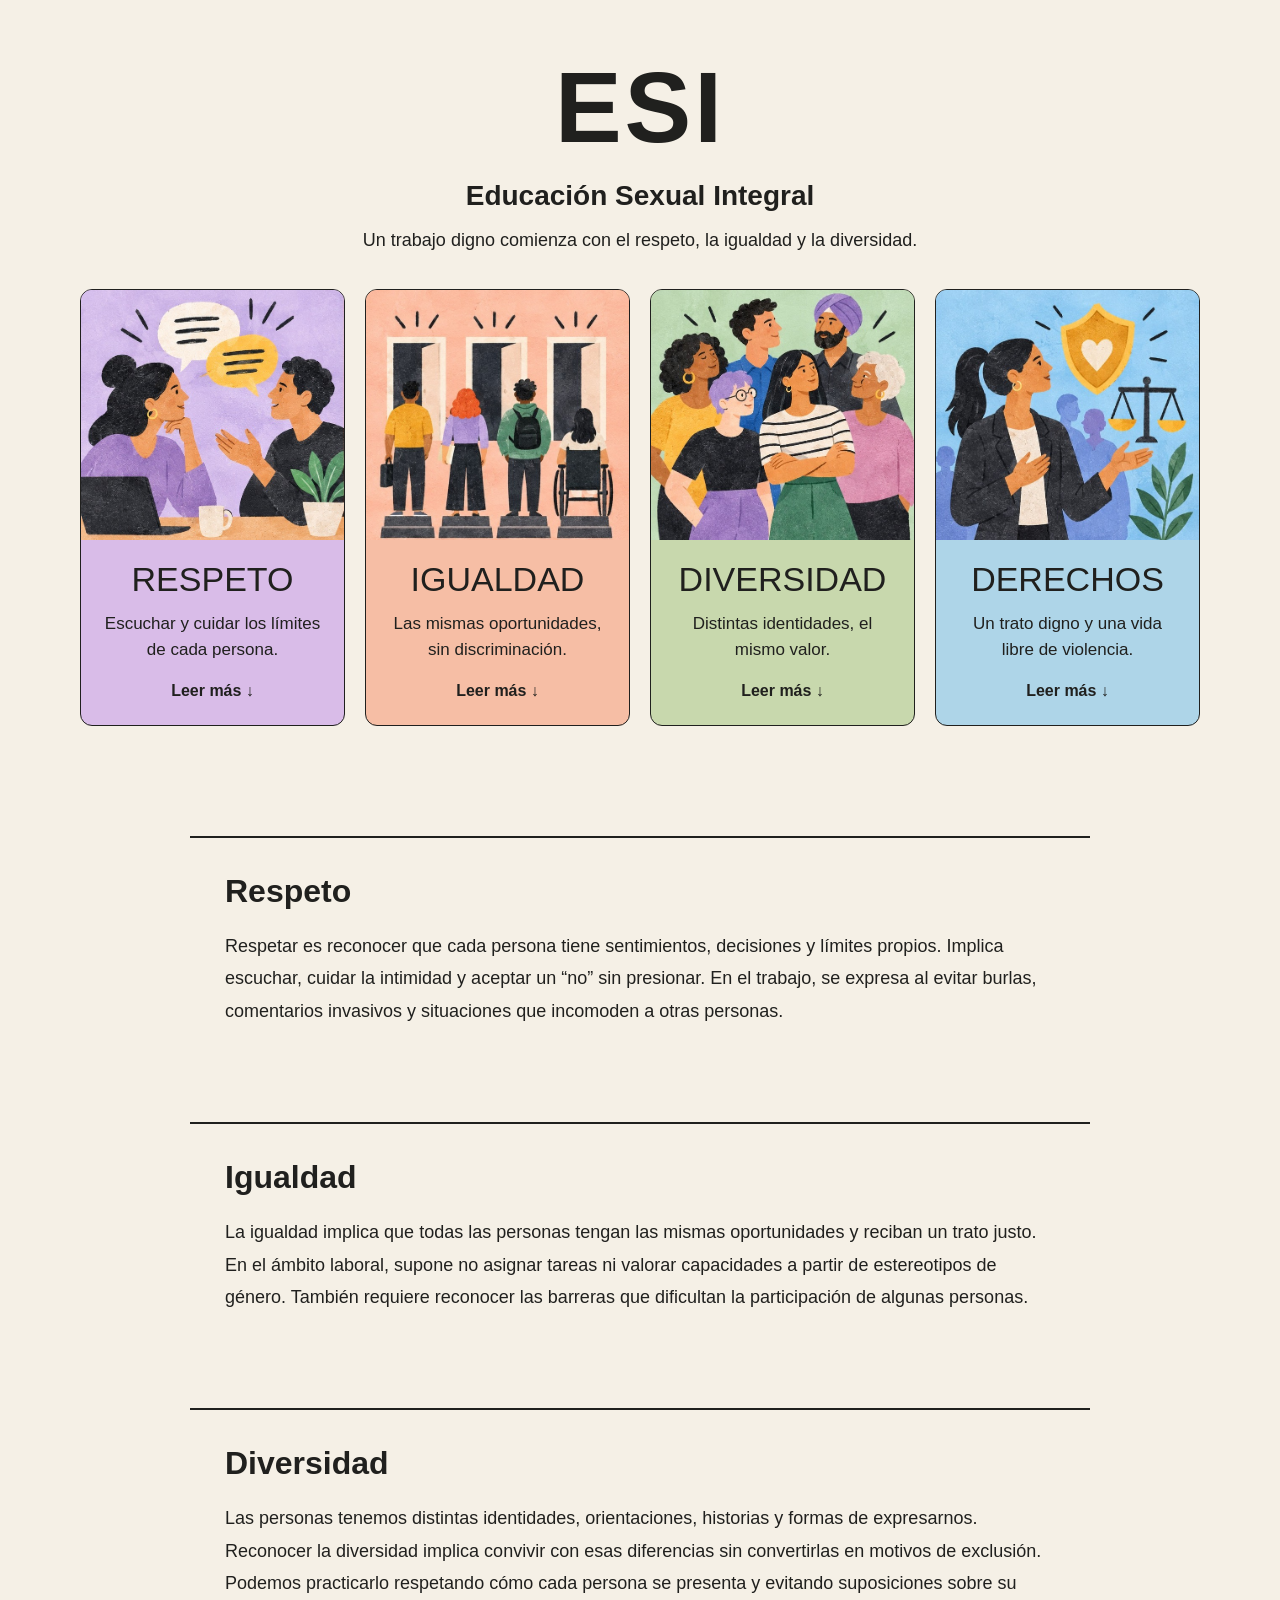
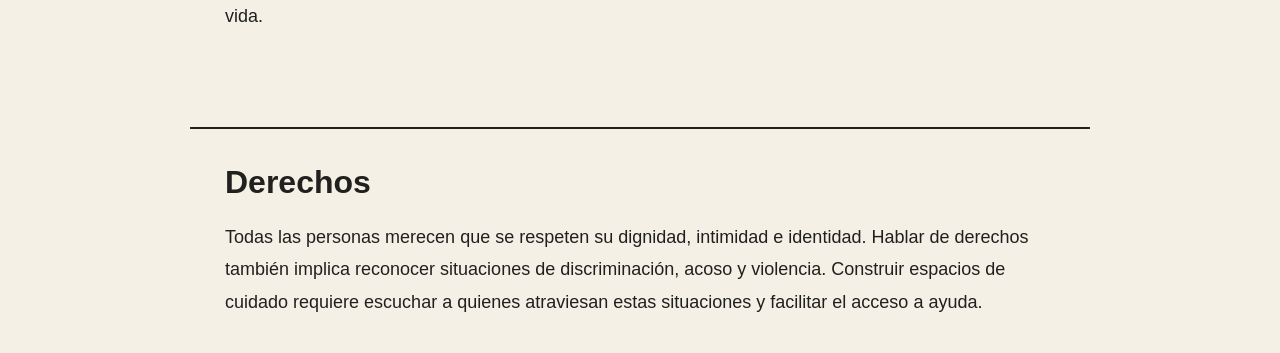
==== index.html @ 2fcb237a "Agrego la web ESI con tarjetas e imagenes" ====
<!DOCTYPE html>
<html lang="es">
<head>
    <meta charset="UTF-8">
    <meta name="viewport" content="width=device-width, initial-scale=1.0">

    <title>Conceptos ESI</title>

    <link rel="stylesheet" href="css/estilos.css">
</head>

<body>
    <header>
        <h1>ESI</h1>
        <h2>Educación Sexual Integral</h2>
        <p>Un trabajo digno comienza con el respeto, la igualdad y la diversidad.</p>
    </header>

    <main>
        <div id="lista-conceptos">
           
        </div>
    </main>

    <!-- Explicaciones que aparecen más abajo -->
<section id="detalle-respeto" class="detalle">
    <h2>Respeto</h2>
    <p>
        Respetar es reconocer que cada persona tiene sentimientos,
        decisiones y límites propios. Implica escuchar, cuidar la
        intimidad y aceptar un “no” sin presionar. En el trabajo,
        se expresa al evitar burlas, comentarios invasivos y
        situaciones que incomoden a otras personas.
    </p>
</section>

<section id="detalle-igualdad" class="detalle">
    <h2>Igualdad</h2>
    <p>
        La igualdad implica que todas las personas tengan las mismas
        oportunidades y reciban un trato justo. En el ámbito laboral,
        supone no asignar tareas ni valorar capacidades a partir de
        estereotipos de género. También requiere reconocer las
        barreras que dificultan la participación de algunas personas.
    </p>
</section>

<section id="detalle-diversidad" class="detalle">
    <h2>Diversidad</h2>
    <p>
        Las personas tenemos distintas identidades, orientaciones,
        historias y formas de expresarnos. Reconocer la diversidad
        implica convivir con esas diferencias sin convertirlas en
        motivos de exclusión. Podemos practicarlo respetando cómo
        cada persona se presenta y evitando suposiciones sobre su vida.
    </p>
</section>

<section id="detalle-derechos" class="detalle">
    <h2>Derechos</h2>
    <p>
        Todas las personas merecen que se respeten su dignidad,
        intimidad e identidad. Hablar de derechos también implica
        reconocer situaciones de discriminación, acoso y violencia.
        Construir espacios de cuidado requiere escuchar a quienes
        atraviesan estas situaciones y facilitar el acceso a ayuda.
    </p>
</section>

    <script src="js/app.js"></script>
</body>
</html>
---- css/estilos.css ----
* {
    margin: 0;
    padding: 0;
    box-sizing: border-box;
}

body {
    background-color: #F5F0E6;
    color: #20201E;
    font-family: Arial, sans-serif;
}

header {
    text-align: center;
    padding: 50px 20px 35px;
}

header h1 {
    font-family: Impact, sans-serif;
    font-size: 100px;
    letter-spacing: 3px;
    margin-bottom: 15px;
}

header h2 {
    font-size: 28px;
    margin-bottom: 15px;
}

header p {
    font-size: 18px;
    line-height: 1.5;
}

main {
    padding: 0 20px 50px;
}

#lista-conceptos {
    display: flex;
    flex-wrap: wrap; 
    justify-content: center;
    gap: 20px; 
    max-width: 1200px;
    margin: 0 auto;
}

.concepto {
    width: 265px;
    max-width: 100%;
    border: 1px solid #20201E;
    border-radius: 12px;
    overflow: hidden;
    text-align: center;
    padding-bottom: 25px;
}

.concepto img {
    width: 100%;
    height: 250px;
    object-fit: cover;
    display: block;
}

.concepto h2 {
    font-family: Impact, sans-serif;
    font-size: 34px;
    font-weight: normal;
    text-transform: uppercase; 
    margin: 20px 10px 12px;
}


.concepto p {
    font-size: 17px;
    line-height: 1.5; 
    padding: 0 20px;
}


@media (max-width: 600px) {
    header h1 {
        font-size: 72px;
    }

    header h2 {
        font-size: 23px;
    }

    .concepto {
        width: 100%;
        max-width: 350px;
    }
}

html {
    scroll-behavior: smooth;
}


.concepto {
    display: block;
    color: inherit; 
    text-decoration: none; 
    transition: transform 0.2s;
}


.concepto:hover {
    transform: translateY(-5px);
}


.concepto:focus-visible {
    outline: 3px solid #20201E;
    outline-offset: 4px;
}


.ver-mas {
    display: inline-block;
    margin-top: 20px;
    font-weight: bold;
}

.detalle {
    max-width: 900px;
    margin: 60px auto 0;
    padding: 35px;
    border-top: 2px solid #20201E;
    scroll-margin-top: 30px;
}

.detalle h2 {
    font-size: 32px;
    margin-bottom: 20px;
}

.detalle p {
    font-size: 18px;
    line-height: 1.8;
}

.detalle:target {
    background-color: #E8DFF0;
}

@media (prefers-reduced-motion: reduce) {
    html {
        scroll-behavior: auto;
    }

    .concepto {
        transition: none;
    }

    .concepto:hover {
        transform: none;
    }
}
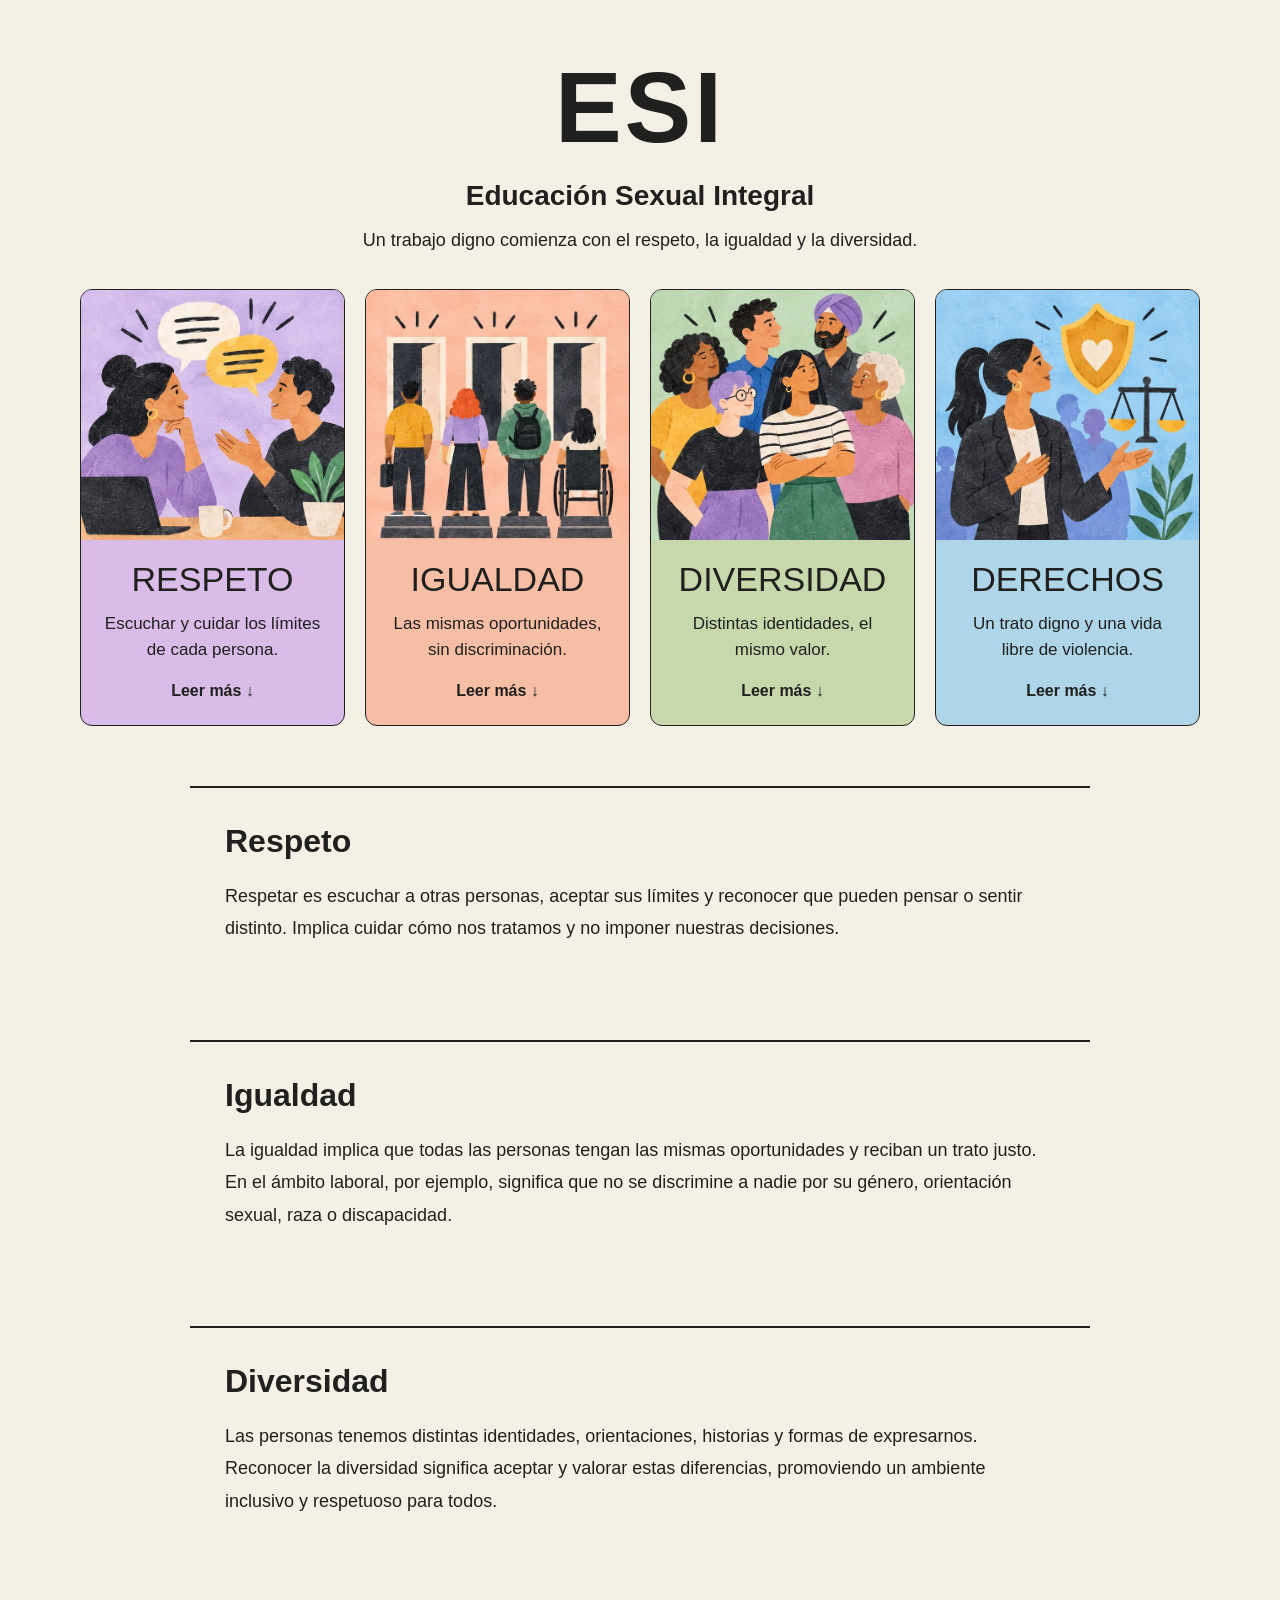
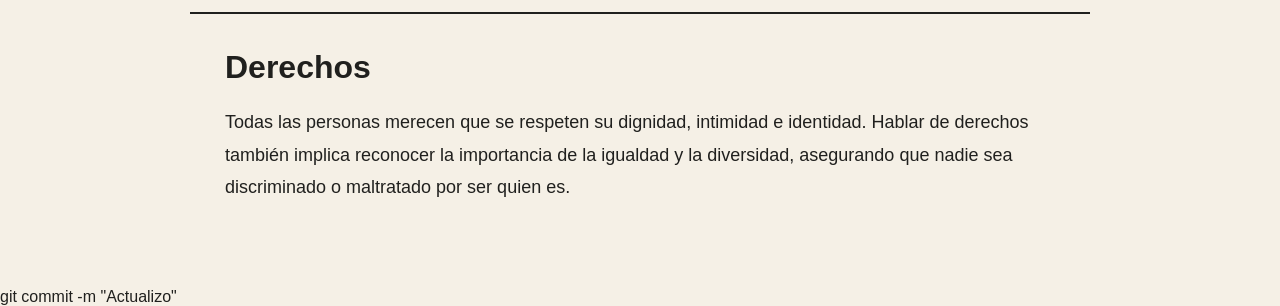
==== commit a28788f0: "Actualizo" ====
--- a/index.html
+++ b/index.html
@@ -1,5 +1,6 @@
 <!DOCTYPE html>
 <html lang="es">
+
 <head>
     <meta charset="UTF-8">
     <meta name="viewport" content="width=device-width, initial-scale=1.0">
@@ -18,55 +19,18 @@
 
     <main>
         <div id="lista-conceptos">
-           
+
+        </div>
+
+        <div id="lista-detalles">
+
         </div>
     </main>
+git commit -m "Actualizo"
 
-    <!-- Explicaciones que aparecen más abajo -->
-<section id="detalle-respeto" class="detalle">
-    <h2>Respeto</h2>
-    <p>
-        Respetar es reconocer que cada persona tiene sentimientos,
-        decisiones y límites propios. Implica escuchar, cuidar la
-        intimidad y aceptar un “no” sin presionar. En el trabajo,
-        se expresa al evitar burlas, comentarios invasivos y
-        situaciones que incomoden a otras personas.
-    </p>
-</section>
 
-<section id="detalle-igualdad" class="detalle">
-    <h2>Igualdad</h2>
-    <p>
-        La igualdad implica que todas las personas tengan las mismas
-        oportunidades y reciban un trato justo. En el ámbito laboral,
-        supone no asignar tareas ni valorar capacidades a partir de
-        estereotipos de género. También requiere reconocer las
-        barreras que dificultan la participación de algunas personas.
-    </p>
-</section>
-
-<section id="detalle-diversidad" class="detalle">
-    <h2>Diversidad</h2>
-    <p>
-        Las personas tenemos distintas identidades, orientaciones,
-        historias y formas de expresarnos. Reconocer la diversidad
-        implica convivir con esas diferencias sin convertirlas en
-        motivos de exclusión. Podemos practicarlo respetando cómo
-        cada persona se presenta y evitando suposiciones sobre su vida.
-    </p>
-</section>
-
-<section id="detalle-derechos" class="detalle">
-    <h2>Derechos</h2>
-    <p>
-        Todas las personas merecen que se respeten su dignidad,
-        intimidad e identidad. Hablar de derechos también implica
-        reconocer situaciones de discriminación, acoso y violencia.
-        Construir espacios de cuidado requiere escuchar a quienes
-        atraviesan estas situaciones y facilitar el acceso a ayuda.
-    </p>
-</section>
 
     <script src="js/app.js"></script>
 </body>
+
 </html>
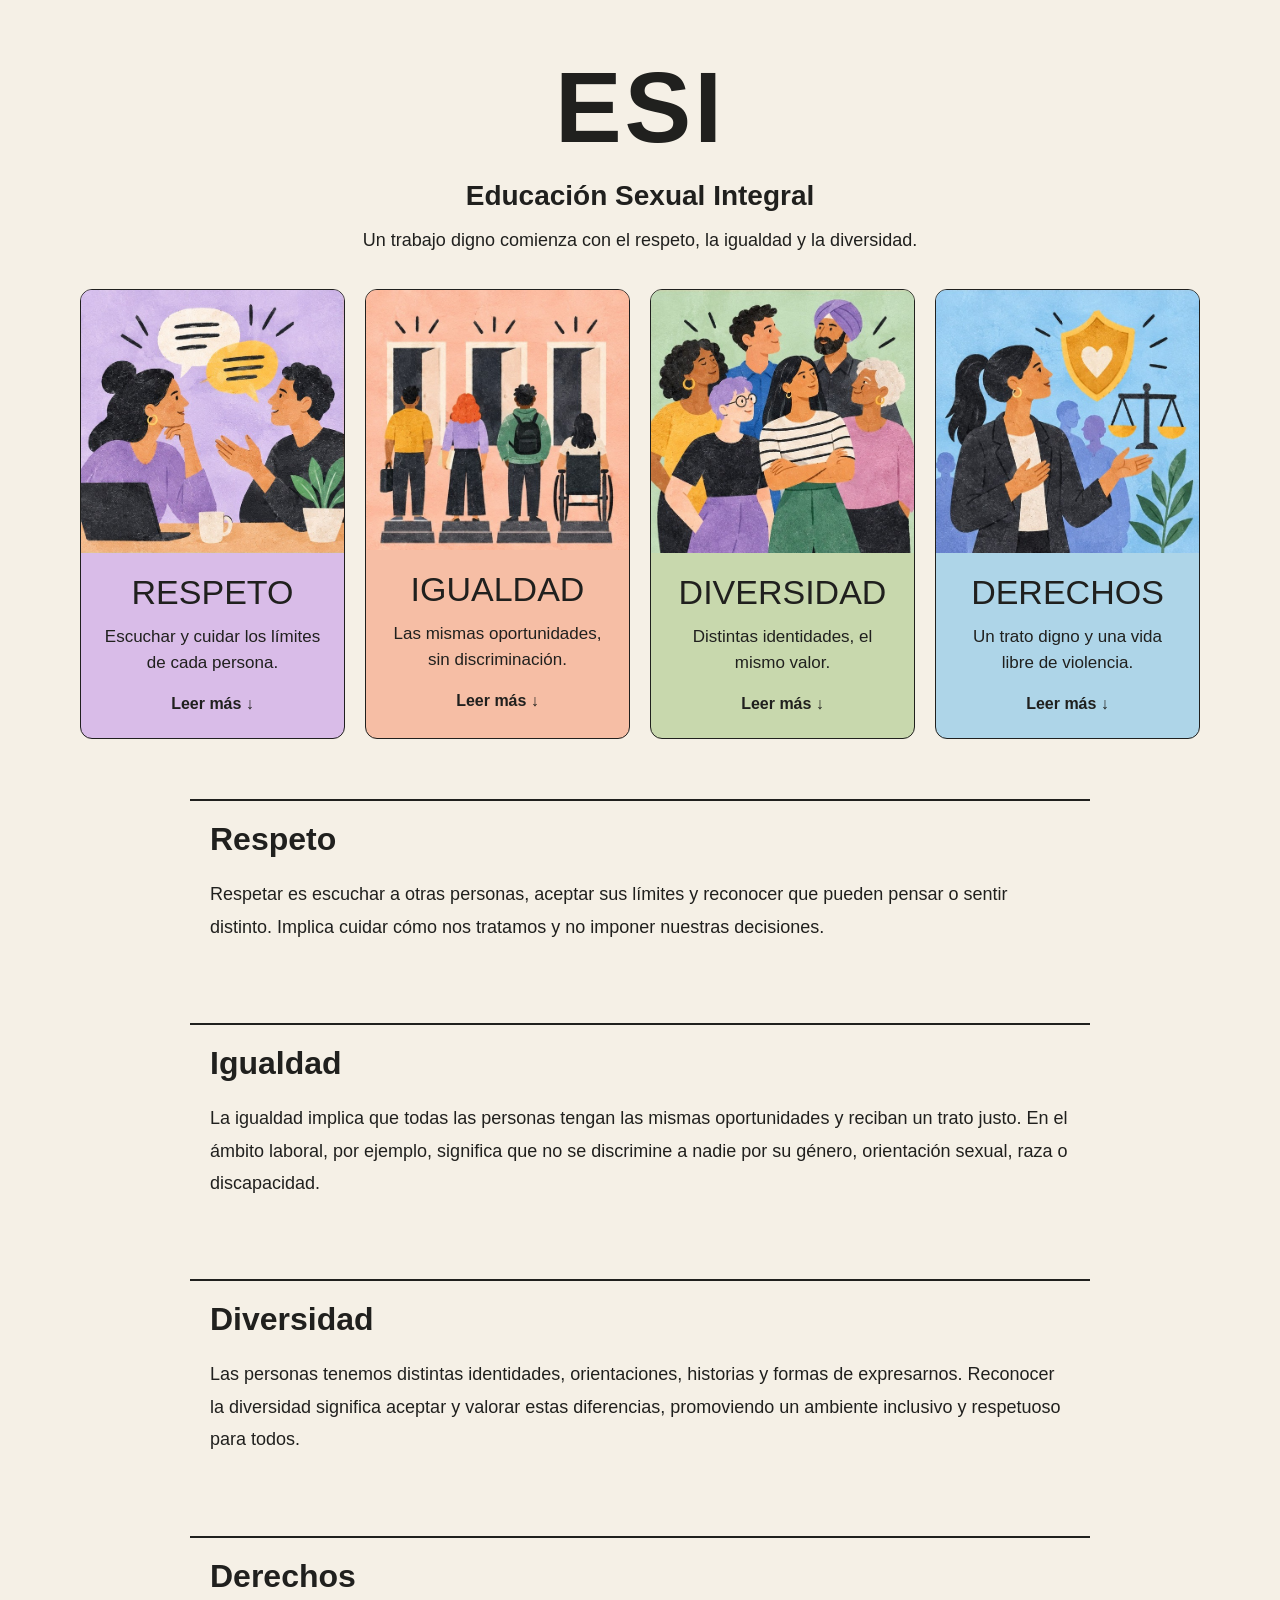
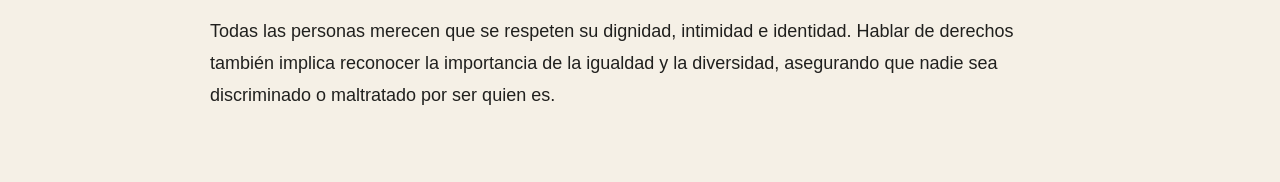
==== commit f3db15ee: "Update index.html" ====
--- a/index.html
+++ b/index.html
@@ -26,11 +26,10 @@
 
         </div>
     </main>
-git commit -m "Actualizo"
 
 
 
     <script src="js/app.js"></script>
 </body>
 
-</html>+</html>
--- a/css/estilos.css
+++ b/css/estilos.css
@@ -46,20 +46,23 @@
     margin: 0 auto;
 }
 
+
 .concepto {
     width: 265px;
     max-width: 100%;
+    display: block;
     border: 1px solid #20201E;
     border-radius: 12px;
     overflow: hidden;
     text-align: center;
     padding-bottom: 25px;
+    color: inherit;
+    text-decoration: none;
+    transition: transform 0.2s;
 }
-
 .concepto img {
     width: 100%;
-    height: 250px;
-    object-fit: cover;
+    height: auto;
     display: block;
 }
 
@@ -146,6 +149,10 @@
     background-color: #E8DFF0;
 }
 
+.detalle {
+    padding: 20px;
+}
+
 @media (prefers-reduced-motion: reduce) {
     html {
         scroll-behavior: auto;
